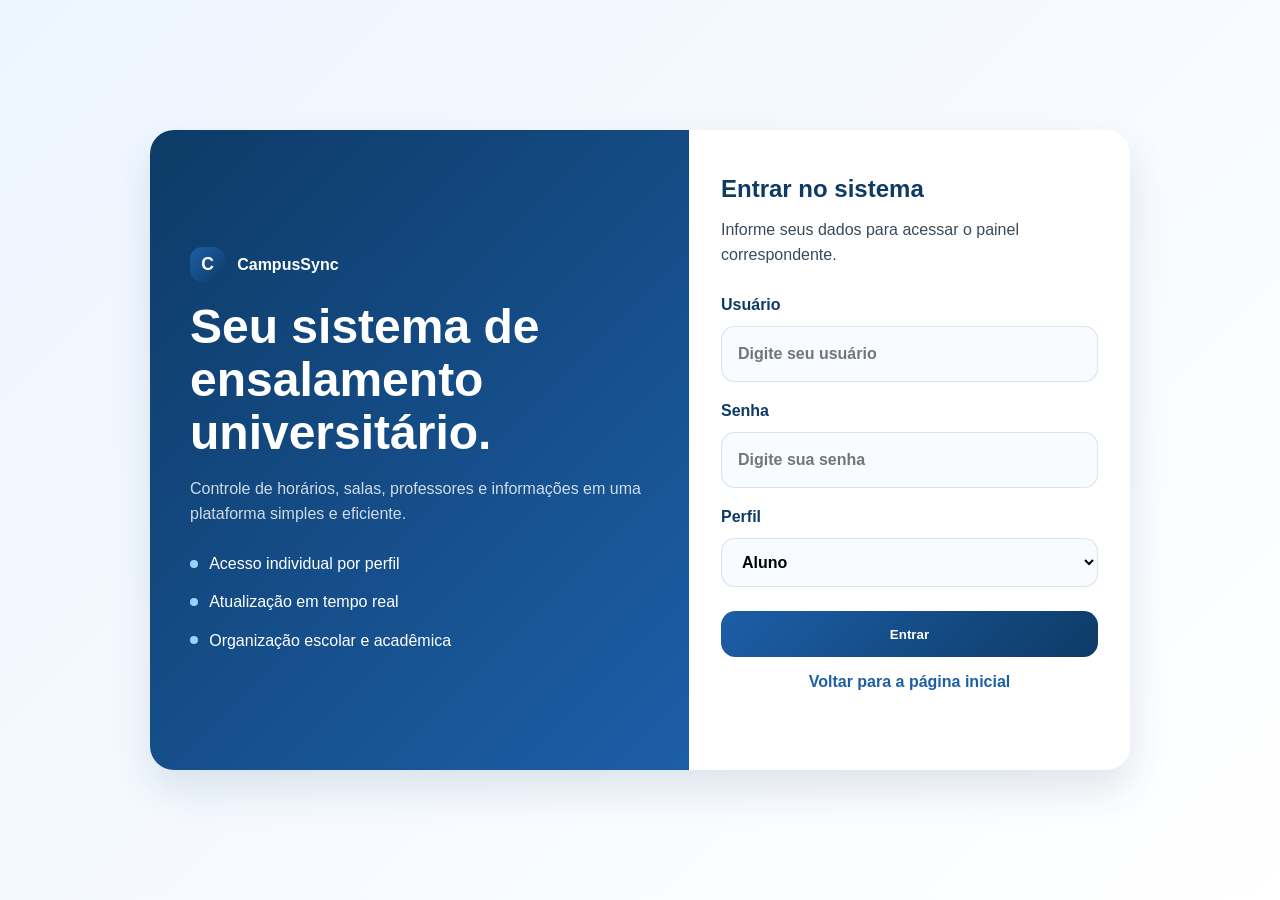
==== Paginas/Pag_Adm/index.html @ 24676790 "teste" ====
<!DOCTYPE html>
<html lang="pt-BR">
  <head>
    <meta charset="UTF-8" />
    <meta name="viewport" content="width=device-width, initial-scale=1.0" />
    <title>Painel da Administração | CampusSync</title>
    <link rel="stylesheet" href="../../Css_geral/global.css" />
  </head>
  <body class="dashboard-body">
    <div class="dashboard-shell">
      <aside class="dashboard-sidebar" id="sidebarAdmin">
        <button class="sidebar-toggle" id="sidebarToggle" type="button" aria-label="Abrir menu">☰</button>
        <div class="dashboard-brand">
          <span class="brand-mark">C</span>
          <span>CampusSync</span>
        </div>

        <nav class="sidebar-nav" aria-label="Menu da administração">
          <a href="#overview" class="active">Dashboard</a>
          <a href="#usuarios">Usuários</a>
          <a href="#labs">Laboratórios</a>
          <a href="#salas">Salas</a>
          <a href="#relatorios">Relatórios</a>
        </nav>
      </aside>

      <main class="dashboard-main">
        <div class="dashboard-topbar">
          <h1>Olá, administração</h1>
          <div class="user-pill" id="userBadge">Carregando...</div>
        </div>

        <section class="dashboard-grid dashboard-grid--wide" id="overview">
          <article class="dashboard-card" id="usuarios">
            <span class="card-label">Usuários</span>
            <h2>1.240 cadastrados</h2>
            <p>+42 neste mês</p>
          </article>

          <article class="dashboard-card" id="salas">
            <span class="card-label">Salas</span>
            <h2>08 disponíveis</h2>
            <p>2 reservadas hoje</p>
          </article>

          <article class="dashboard-card">
            <span class="card-label">Laboratórios</span>
            <h2>14 ativos</h2>
            <p>3 em manutenção</p>
          </article>

          <article class="dashboard-card">
            <span class="card-label">Faltas</span>
            <h2>27 pendentes</h2>
            <p>+6 desde ontem</p>
          </article>
        </section>

        <section class="insight-panel" id="relatorios">
          <div class="insight-card">
            <h3>Resumo do campus</h3>
            <ul class="insight-list">
              <li><span>Taxa de ocupação</span><span class="status-pill">78%</span></li>
              <li><span>Disciplinas em uso</span><span class="status-pill">42</span></li>
              <li><span>Arquivos de suporte</span><span class="status-pill warning">05 pendentes</span></li>
            </ul>
          </div>

          <div class="insight-card">
            <h3>Alertas</h3>
            <ul class="insight-list">
              <li><span>Backup semanal</span><span class="status-pill">OK</span></li>
              <li><span>Manutenção do bloco B</span><span class="status-pill warning">Agendada</span></li>
              <li><span>Servidor principal</span><span class="status-pill alert">Atenção</span></li>
            </ul>
          </div>
        </section>

        <section class="lab-panel" id="labs" aria-labelledby="labTitle">
          <div class="lab-panel-header">
            <h2 id="labTitle">Cadastro de laboratórios</h2>
            <button class="secondary-btn" type="button" id="resetLabsBtn">Limpar lista</button>
          </div>

          <div class="lab-content">
            <form class="lab-form" id="labForm">
              <div class="form-grid">
                <div class="form-field">
                  <label for="nomeLaboratorio">Nome do laboratório</label>
                  <input id="nomeLaboratorio" name="nomeLaboratorio" type="text" placeholder="Ex.: Lab de Informática" required />
                </div>

                <div class="form-field">
                  <label for="blocoLaboratorio">Bloco</label>
                  <input id="blocoLaboratorio" name="blocoLaboratorio" type="text" placeholder="Ex.: Bloco A" required />
                </div>

                <div class="form-field">
                  <label for="capacidadeLaboratorio">Capacidade</label>
                  <input id="capacidadeLaboratorio" name="capacidadeLaboratorio" type="number" min="1" placeholder="Ex.: 30" required />
                </div>

                <div class="form-field">
                  <label for="tipoLaboratorio">Tipo</label>
                  <select id="tipoLaboratorio" name="tipoLaboratorio" required>
                    <option value="">Selecione</option>
                    <option value="Informática">Informática</option>
                    <option value="Ciências">Ciências</option>
                    <option value="Eletrônica">Eletrônica</option>
                    <option value="Química">Química</option>
                    <option value="Multidisciplinar">Multidisciplinar</option>
                  </select>
                </div>
              </div>

              <div class="form-field">
                <label for="equipamentosLaboratorio">Equipamentos</label>
                <input id="equipamentosLaboratorio" name="equipamentosLaboratorio" type="text" placeholder="Ex.: 20 computadores, projetor, impressora" required />
              </div>

              <div class="form-field">
                <label for="statusLaboratorio">Status</label>
                <select id="statusLaboratorio" name="statusLaboratorio" required>
                  <option value="Disponível">Disponível</option>
                  <option value="Em uso">Em uso</option>
                  <option value="Em manutenção">Em manutenção</option>
                </select>
              </div>

              <div class="form-field">
                <label for="obsLaboratorio">Observações</label>
                <textarea id="obsLaboratorio" name="obsLaboratorio" placeholder="Informações extras do laboratório"></textarea>
              </div>

              <div class="form-field">
                <label for="fotoLaboratorio">Foto do laboratório</label>
                <input id="fotoLaboratorio" name="fotoLaboratorio" type="file" accept="image/*" />
                <div class="lab-photo-preview" id="labPhotoPreview">
                  <img id="labPreviewImage" alt="Prévia da foto do laboratório" />
                </div>
              </div>

              <button class="primary-btn" type="submit">Adicionar laboratório</button>
            </form>

            <div>
              <h3 style="color: var(--azul-escuro); margin-bottom: 0.8rem;">Laboratórios cadastrados</h3>
              <div class="lab-list" id="labList"></div>
            </div>
          </div>
        </section>

        <div style="margin-top: 1.5rem; display: flex; justify-content: flex-end;">
          <button class="logout-btn" id="logoutBtn" type="button">Sair</button>
        </div>
      </main>
    </div>

    <script src="script.js"></script>
  </body>
</html>
---- Css_geral/global.css ----
:root {
  --azul-escuro: #0d3b66;
  --azul-medio: #1d5ea8;
  --azul-claro: #eaf3ff;
  --branco: #ffffff;
  --cinza-50: #f6f8fb;
  --cinza-100: #edf2f7;
  --cinza-300: #b8c4d3;
  --cinza-700: #394b5a;
  --texto: #1d2430;
  --sombra: rgba(13, 59, 102, 0.12);
  --success: #1b9c85;
}

* {
  box-sizing: border-box;
  margin: 0;
  padding: 0;
}

html {
  scroll-behavior: smooth;
}

body {
  font-family: "Inter", sans-serif;
  background: linear-gradient(180deg, #f5f9ff 0%, #ffffff 100%);
  color: var(--texto);
  line-height: 1.6;
}

a {
  text-decoration: none;
  color: inherit;
}

img,
iframe {
  max-width: 100%;
  display: block;
}

.container {
  width: min(1120px, calc(100% - 2rem));
  margin: 0 auto;
}

.site-header {
  position: sticky;
  top: 0;
  z-index: 10;
  background: rgba(255, 255, 255, 0.92);
  backdrop-filter: blur(8px);
  border-bottom: 1px solid rgba(13, 59, 102, 0.08);
}

.nav-bar {
  min-height: 72px;
  display: flex;
  align-items: center;
  justify-content: space-between;
  gap: 1rem;
}

.brand {
  display: inline-flex;
  align-items: center;
  gap: 0.75rem;
  font-weight: 800;
  color: var(--azul-escuro);
}

.brand-mark {
  display: inline-flex;
  align-items: center;
  justify-content: center;
  width: 2.2rem;
  height: 2.2rem;
  border-radius: 0.75rem;
  background: linear-gradient(135deg, var(--azul-medio), var(--azul-escuro));
  color: var(--branco);
  font-size: 1.1rem;
}

.main-nav {
  display: flex;
  align-items: center;
  gap: 1.25rem;
  font-size: 0.96rem;
  color: var(--cinza-700);
}

.main-nav a:hover,
.footer-links a:hover {
  color: var(--azul-medio);
}

.btn {
  display: inline-flex;
  align-items: center;
  justify-content: center;
  border-radius: 999px;
  font-weight: 700;
  transition: 0.25s ease;
  cursor: pointer;
  border: 1px solid transparent;
}

.btn-primary {
  background: linear-gradient(135deg, var(--azul-medio), var(--azul-escuro));
  color: var(--branco);
  padding: 0.85rem 1.4rem;
  box-shadow: 0 10px 18px rgba(29, 94, 168, 0.2);
}

.btn-primary:hover {
  transform: translateY(-1px);
}

.btn-secondary {
  background: var(--branco);
  color: var(--azul-escuro);
  border-color: rgba(13, 59, 102, 0.15);
  padding: 0.85rem 1.4rem;
}

.hero {
  padding: 4rem 0 2.5rem;
}

.hero-content {
  display: grid;
  grid-template-columns: 1.2fr 0.8fr;
  gap: 2rem;
  align-items: center;
}

.feature-strip {
  padding: 0 0 2rem;
}

.feature-row {
  display: grid;
  grid-template-columns: repeat(4, minmax(0, 1fr));
  gap: 1rem;
}

.feature-box {
  background: linear-gradient(135deg, rgba(13, 59, 102, 0.04), rgba(29, 94, 168, 0.08));
  border: 1px solid rgba(13, 59, 102, 0.08);
  border-radius: 1rem;
  padding: 1rem 1.1rem;
  display: grid;
  gap: 0.3rem;
}

.feature-box strong {
  color: var(--azul-escuro);
}

.feature-box span {
  color: var(--cinza-700);
  font-size: 0.82rem;
}

.eyebrow {
  display: inline-block;
  padding: 0.45rem 0.8rem;
  border-radius: 999px;
  background: var(--azul-claro);
  color: var(--azul-medio);
  font-size: 0.8rem;
  font-weight: 700;
  margin-bottom: 1rem;
}

.hero-text h1 {
  font-size: clamp(2.4rem, 5vw, 4.2rem);
  line-height: 1.08;
  letter-spacing: -0.05em;
  color: var(--azul-escuro);
  margin-bottom: 1rem;
}

.hero-text p {
  max-width: 620px;
  font-size: 1.06rem;
  color: var(--cinza-700);
  margin-bottom: 1.5rem;
}

.hero-actions {
  display: flex;
  flex-wrap: wrap;
  gap: 1rem;
  margin-bottom: 2rem;
}

.hero-stats {
  list-style: none;
  display: flex;
  flex-wrap: wrap;
  gap: 1.5rem;
}

.hero-stats li {
  display: flex;
  flex-direction: column;
  gap: 0.25rem;
  color: var(--azul-escuro);
}

.hero-stats strong {
  font-size: 1.3rem;
}

.hero-stats span {
  font-size: 0.8rem;
  color: var(--cinza-700);
}

.hero-panel {
  display: flex;
  justify-content: center;
}

.panel-card {
  width: min(100%, 420px);
  background: var(--branco);
  border-radius: 1.5rem;
  padding: 1.5rem;
  box-shadow: 0 25px 35px var(--sombra);
  border: 1px solid rgba(13, 59, 102, 0.06);
}

.card-title {
  display: flex;
  justify-content: space-between;
  align-items: center;
  color: var(--cinza-700);
  margin-bottom: 0.8rem;
}

.badge {
  background: rgba(27, 156, 133, 0.12);
  color: var(--success);
  padding: 0.35rem 0.6rem;
  border-radius: 999px;
  font-size: 0.75rem;
  font-weight: 700;
}

.panel-card h3 {
  color: var(--azul-escuro);
  font-size: 1.8rem;
  margin-bottom: 1rem;
}

.schedule-row {
  display: flex;
  justify-content: space-between;
  align-items: center;
  gap: 1rem;
  padding: 0.9rem 0;
  border-top: 1px solid var(--cinza-100);
  color: var(--cinza-700);
}

.mini-graph {
  display: flex;
  align-items: end;
  gap: 0.7rem;
  height: 92px;
  margin-top: 1.25rem;
  padding-top: 1rem;
}

.bar {
  display: block;
  width: 100%;
  border-radius: 999px 999px 0 0;
  background: linear-gradient(180deg, #73a9ff, var(--azul-medio));
}

.b1 { height: 30%; }
.b2 { height: 55%; }
.b3 { height: 75%; }
.b4 { height: 88%; }
.b5 { height: 100%; }

.quick-overview,
.info-section,
.profiles-section,
.modules,
.location-section {
  padding: 2.5rem 0 4rem;
}

.quick-grid {
  display: grid;
  grid-template-columns: repeat(4, minmax(0, 1fr));
  gap: 1.25rem;
}

.quick-card {
  background: linear-gradient(180deg, #ffffff 0%, #f8fbff 100%);
  padding: 1.4rem;
  border-radius: 1.2rem;
  border: 1px solid rgba(13, 59, 102, 0.06);
  box-shadow: 0 14px 24px rgba(13, 59, 102, 0.05);
}

.quick-card h3 {
  color: var(--azul-escuro);
  font-size: 2rem;
  margin: 0.4rem 0;
}

.quick-card p {
  color: var(--cinza-700);
  font-size: 0.9rem;
}

.section-header {
  margin-bottom: 2rem;
}

.section-header h2 {
  color: var(--azul-escuro);
  font-size: clamp(1.8rem, 3vw, 2.6rem);
  line-height: 1.2;
}

.card-grid {
  display: grid;
  gap: 1.25rem;
}

.three-columns {
  grid-template-columns: repeat(3, minmax(0, 1fr));
}

.four-columns {
  grid-template-columns: repeat(4, minmax(0, 1fr));
}

.info-card,
.module-card,
.profile-card {
  background: linear-gradient(180deg, #ffffff 0%, #f9fbff 100%);
  padding: 1.5rem;
  border-radius: 1.2rem;
  box-shadow: 0 12px 20px rgba(13, 59, 102, 0.05);
  border: 1px solid rgba(13, 59, 102, 0.06);
}

.profile-grid {
  display: grid;
  grid-template-columns: repeat(4, minmax(0, 1fr));
  gap: 1.25rem;
}

.profile-card {
  display: block;
  color: inherit;
  transition: transform 0.2s ease, box-shadow 0.2s ease;
  position: relative;
  overflow: hidden;
}

.profile-card::before {
  content: "";
  position: absolute;
  inset: 0 auto auto 0;
  width: 100%;
  height: 4px;
  background: linear-gradient(90deg, var(--azul-medio), var(--azul-escuro));
}

.profile-card:hover {
  transform: translateY(-2px);
  box-shadow: 0 18px 28px rgba(13, 59, 102, 0.06);
}

.profile-tag {
  display: inline-block;
  padding: 0.4rem 0.7rem;
  border-radius: 999px;
  background: var(--azul-claro);
  color: var(--azul-medio);
  font-size: 0.72rem;
  font-weight: 700;
  margin-bottom: 0.8rem;
}

.profile-card h3 {
  color: var(--azul-escuro);
  margin-bottom: 0.5rem;
}

.profile-card p {
  color: var(--cinza-700);
}

.icon {
  display: inline-flex;
  align-items: center;
  justify-content: center;
  width: 2.6rem;
  height: 2.6rem;
  border-radius: 0.8rem;
  background: var(--azul-claro);
  color: var(--azul-medio);
  font-weight: 800;
  margin-bottom: 0.8rem;
}

.info-card h3,
.module-card h3 {
  color: var(--azul-escuro);
  margin-bottom: 0.7rem;
}

.info-card p,
.module-card p,
.location-text p,
.location-text li,
.site-footer p {
  color: var(--cinza-700);
}

.location-wrap {
  display: grid;
  grid-template-columns: 0.9fr 1.1fr;
  gap: 2rem;
  align-items: center;
}

.location-text h2 {
  color: var(--azul-escuro);
  margin-bottom: 0.75rem;
}

.location-text ul {
  list-style: none;
  margin-top: 1rem;
  display: grid;
  gap: 0.5rem;
}

.map-box {
  border-radius: 1.25rem;
  overflow: hidden;
  box-shadow: 0 18px 35px rgba(13, 59, 102, 0.08);
  border: 1px solid rgba(13, 59, 102, 0.08);
  min-height: 360px;
}

.map-box iframe {
  width: 100%;
  height: 100%;
  min-height: 360px;
  border: 0;
}

.site-footer {
  background: linear-gradient(180deg, #0b2d59 0%, #0d3b66 100%);
  color: var(--branco);
  padding: 2rem 0;
}

.footer-content {
  display: flex;
  flex-wrap: wrap;
  justify-content: space-between;
  gap: 1.5rem;
  align-items: center;
}

.footer-content .brand,
.footer-content p,
.footer-links a {
  color: var(--branco);
}

.footer-links {
  display: flex;
  gap: 1rem;
  flex-wrap: wrap;
}

@media (max-width: 900px) {
  .hero-content,
  .location-wrap,
  .three-columns,
  .four-columns,
  .quick-grid,
  .feature-row,
  .profile-grid {
    grid-template-columns: 1fr;
  }

  .main-nav {
    display: none;
  }
}

@media (max-width: 560px) {
  .hero {
    padding-top: 3rem;
  }

  .nav-bar {
    min-height: 64px;
  }

  .btn {
    width: 100%;
  }

  .hero-actions {
    flex-direction: column;
  }

  .hero-stats {
    flex-direction: column;
    gap: 0.75rem;
  }

  .site-footer {
    text-align: center;
  }

  .footer-content {
    justify-content: center;
  }
}

.dashboard-body {
  background: #f4f8ff;
  color: var(--texto);
}

.dashboard-shell {
  min-height: 100vh;
  display: grid;
  grid-template-columns: 240px 1fr;
}

.dashboard-sidebar {
  background: linear-gradient(180deg, var(--azul-escuro), #123a68);
  color: var(--branco);
  padding: 1.5rem 1rem;
  position: relative;
  transition: transform 0.25s ease;
}

.dashboard-brand {
  display: flex;
  align-items: center;
  gap: 0.75rem;
  font-weight: 800;
  margin-bottom: 2rem;
}

.sidebar-toggle {
  display: none;
  position: absolute;
  top: 1rem;
  right: 1rem;
  z-index: 20;
  border: 0;
  background: rgba(255, 255, 255, 0.12);
  color: var(--branco);
  border-radius: 0.7rem;
  width: 42px;
  height: 42px;
  font-size: 1.2rem;
  cursor: pointer;
}

.sidebar-nav {
  display: grid;
  gap: 0.5rem;
}

.sidebar-nav a {
  display: flex;
  align-items: center;
  gap: 0.75rem;
  padding: 0.8rem 0.9rem;
  border-radius: 0.8rem;
  color: rgba(255, 255, 255, 0.85);
  transition: all 0.2s ease;
  border: 1px solid transparent;
}

.sidebar-nav a.active,
.sidebar-nav a:hover {
  background: rgba(255, 255, 255, 0.1);
  color: var(--branco);
  border-color: rgba(255, 255, 255, 0.1);
  transform: translateX(2px);
}

.dashboard-main {
  padding: 2rem;
}

.dashboard-topbar {
  display: flex;
  justify-content: space-between;
  gap: 1rem;
  align-items: center;
  margin-bottom: 2rem;
}

.dashboard-topbar h1 {
  color: var(--azul-escuro);
  font-size: clamp(1.8rem, 3vw, 2.8rem);
}

.user-pill {
  background: var(--branco);
  color: var(--azul-escuro);
  padding: 0.7rem 1rem;
  border-radius: 999px;
  border: 1px solid rgba(13, 59, 102, 0.08);
  font-weight: 700;
}

.dashboard-grid {
  display: grid;
  grid-template-columns: repeat(3, minmax(0, 1fr));
  gap: 1.25rem;
}

.dashboard-grid--wide {
  grid-template-columns: repeat(4, minmax(0, 1fr));
}

.dashboard-card {
  background: linear-gradient(180deg, #ffffff 0%, #f8fbff 100%);
  border-radius: 1.3rem;
  padding: 1.35rem;
  box-shadow: 0 14px 26px rgba(13, 59, 102, 0.06);
  border: 1px solid rgba(13, 59, 102, 0.06);
  transition: transform 0.2s ease, box-shadow 0.2s ease;
}

.dashboard-card:hover {
  transform: translateY(-2px);
  box-shadow: 0 18px 28px rgba(13, 59, 102, 0.08);
}

.card-label {
  display: inline-block;
  font-size: 0.8rem;
  color: var(--azul-medio);
  background: var(--azul-claro);
  border-radius: 999px;
  padding: 0.4rem 0.7rem;
  margin-bottom: 0.85rem;
  font-weight: 700;
}

.dashboard-card h2,
.dashboard-card h3 {
  color: var(--azul-escuro);
  margin-bottom: 0.6rem;
}

.dashboard-list {
  list-style: none;
  display: grid;
  gap: 0.75rem;
  margin-top: 1rem;
}

.dashboard-list li {
  display: flex;
  justify-content: space-between;
  gap: 1rem;
  color: var(--cinza-700);
  border-bottom: 1px solid var(--cinza-100);
  padding-bottom: 0.5rem;
}

.insight-panel {
  margin-top: 1.5rem;
  display: grid;
  grid-template-columns: 1.2fr 0.8fr;
  gap: 1.25rem;
}

.insight-card {
  background: linear-gradient(180deg, #ffffff 0%, #f7fbff 100%);
  border-radius: 1.3rem;
  border: 1px solid rgba(13, 59, 102, 0.05);
  box-shadow: 0 12px 24px rgba(13, 59, 102, 0.06);
  padding: 1.25rem;
}

.insight-card h3 {
  color: var(--azul-escuro);
  margin-bottom: 0.8rem;
}

.insight-list {
  list-style: none;
  display: grid;
  gap: 0.8rem;
}

.insight-list li {
  display: flex;
  justify-content: space-between;
  gap: 1rem;
  color: var(--cinza-700);
  padding: 0.75rem 0.9rem;
  background: #f7faff;
  border-radius: 0.9rem;
  border: 1px solid rgba(13, 59, 102, 0.05);
}

.status-pill {
  display: inline-flex;
  align-items: center;
  justify-content: center;
  border-radius: 999px;
  padding: 0.35rem 0.7rem;
  font-size: 0.72rem;
  font-weight: 700;
  background: rgba(27, 156, 133, 0.12);
  color: var(--success);
}

.status-pill.warning {
  background: rgba(255, 178, 72, 0.14);
  color: #ad6d00;
}

.status-pill.alert {
  background: rgba(180, 35, 24, 0.1);
  color: #b42318;
}

.status-badge {
  display: inline-block;
  padding: 0.38rem 0.7rem;
  border-radius: 999px;
  background: rgba(27, 156, 133, 0.12);
  color: var(--success);
  font-weight: 700;
  font-size: 0.75rem;
}

.warning-badge {
  background: rgba(255, 178, 72, 0.14);
  color: #ad6d00;
}

.logout-btn {
  background: transparent;
  border: 1px solid rgba(13, 59, 102, 0.12);
  color: var(--azul-escuro);
  padding: 0.7rem 1rem;
  border-radius: 999px;
  font-weight: 700;
  cursor: pointer;
}

.lab-panel {
  margin-top: 2rem;
  background: var(--branco);
  border-radius: 1.4rem;
  border: 1px solid rgba(13, 59, 102, 0.06);
  box-shadow: 0 14px 28px rgba(13, 59, 102, 0.05);
  padding: 1.5rem;
}

.lab-photo-preview {
  margin-top: 0.75rem;
  border-radius: 1rem;
  overflow: hidden;
  border: 1px solid rgba(13, 59, 102, 0.08);
  background: #f4f8ff;
  max-height: 220px;
  display: none;
}

.lab-photo-preview img {
  width: 100%;
  height: 220px;
  object-fit: cover;
}

.lab-photo {
  width: 120px;
  height: 90px;
  object-fit: cover;
  border-radius: 0.85rem;
  display: block;
  border: 1px solid rgba(13, 59, 102, 0.08);
  background: #edf5ff;
}

.lab-panel-header {
  display: flex;
  justify-content: space-between;
  align-items: center;
  gap: 1rem;
  margin-bottom: 1.25rem;
}

.lab-panel-header h2 {
  color: var(--azul-escuro);
  font-size: clamp(1.4rem, 2.4vw, 2rem);
}

.lab-content {
  display: grid;
  grid-template-columns: 1fr 1.2fr;
  gap: 1.5rem;
}

.lab-form {
  display: grid;
  gap: 1rem;
}

.form-grid {
  display: grid;
  grid-template-columns: repeat(2, minmax(0, 1fr));
  gap: 1rem;
}

.form-field {
  display: grid;
  gap: 0.45rem;
}

.form-field label {
  font-size: 0.82rem;
  font-weight: 700;
  color: var(--azul-escuro);
}

.form-field input,
.form-field select,
.form-field textarea {
  width: 100%;
  border: 1px solid rgba(13, 59, 102, 0.12);
  border-radius: 0.8rem;
  background: #f8fbff;
  padding: 0.8rem 0.9rem;
  font: inherit;
  color: var(--texto);
}

.form-field textarea {
  resize: vertical;
  min-height: 90px;
}

.primary-btn,
.secondary-btn,
.delete-btn {
  border: none;
  border-radius: 0.8rem;
  padding: 0.8rem 1rem;
  font-weight: 700;
  cursor: pointer;
}

.primary-btn {
  background: linear-gradient(135deg, var(--azul-medio), var(--azul-escuro));
  color: var(--branco);
}

.secondary-btn {
  background: var(--azul-claro);
  color: var(--azul-escuro);
}

.delete-btn {
  background: rgba(180, 35, 24, 0.08);
  color: #b42318;
  padding: 0.5rem 0.7rem;
  border-radius: 0.6rem;
}

.lab-list {
  display: grid;
  gap: 0.85rem;
}

.lab-item {
  display: flex;
  justify-content: space-between;
  gap: 1rem;
  background: #f7faff;
  border: 1px solid rgba(13, 59, 102, 0.06);
  border-radius: 1rem;
  padding: 1rem;
}

.lab-item strong {
  color: var(--azul-escuro);
  display: block;
  margin-bottom: 0.25rem;
}

.lab-meta {
  font-size: 0.86rem;
  color: var(--cinza-700);
  display: grid;
  gap: 0.2rem;
}

.empty-state {
  padding: 1rem;
  border-radius: 0.8rem;
  background: #f8fbff;
  border: 1px dashed rgba(13, 59, 102, 0.14);
  color: var(--cinza-700);
}

@media (max-width: 900px) {
  .dashboard-shell {
    grid-template-columns: 1fr;
  }

  .dashboard-sidebar {
    padding-bottom: 1rem;
    position: sticky;
    top: 0;
    z-index: 25;
  }

  .sidebar-toggle {
    display: inline-flex;
    align-items: center;
    justify-content: center;
  }

  .dashboard-sidebar .sidebar-nav {
    display: none;
    margin-top: 3.5rem;
  }

  .dashboard-sidebar.is-open .sidebar-nav {
    display: grid;
  }

  .dashboard-grid,
  .dashboard-grid--wide,
  .lab-content,
  .form-grid,
  .insight-panel {
    grid-template-columns: 1fr;
  }
}

@media (max-width: 560px) {
  .dashboard-main {
    padding: 1rem;
  }

  .dashboard-topbar {
    flex-direction: column;
    align-items: flex-start;
  }
}
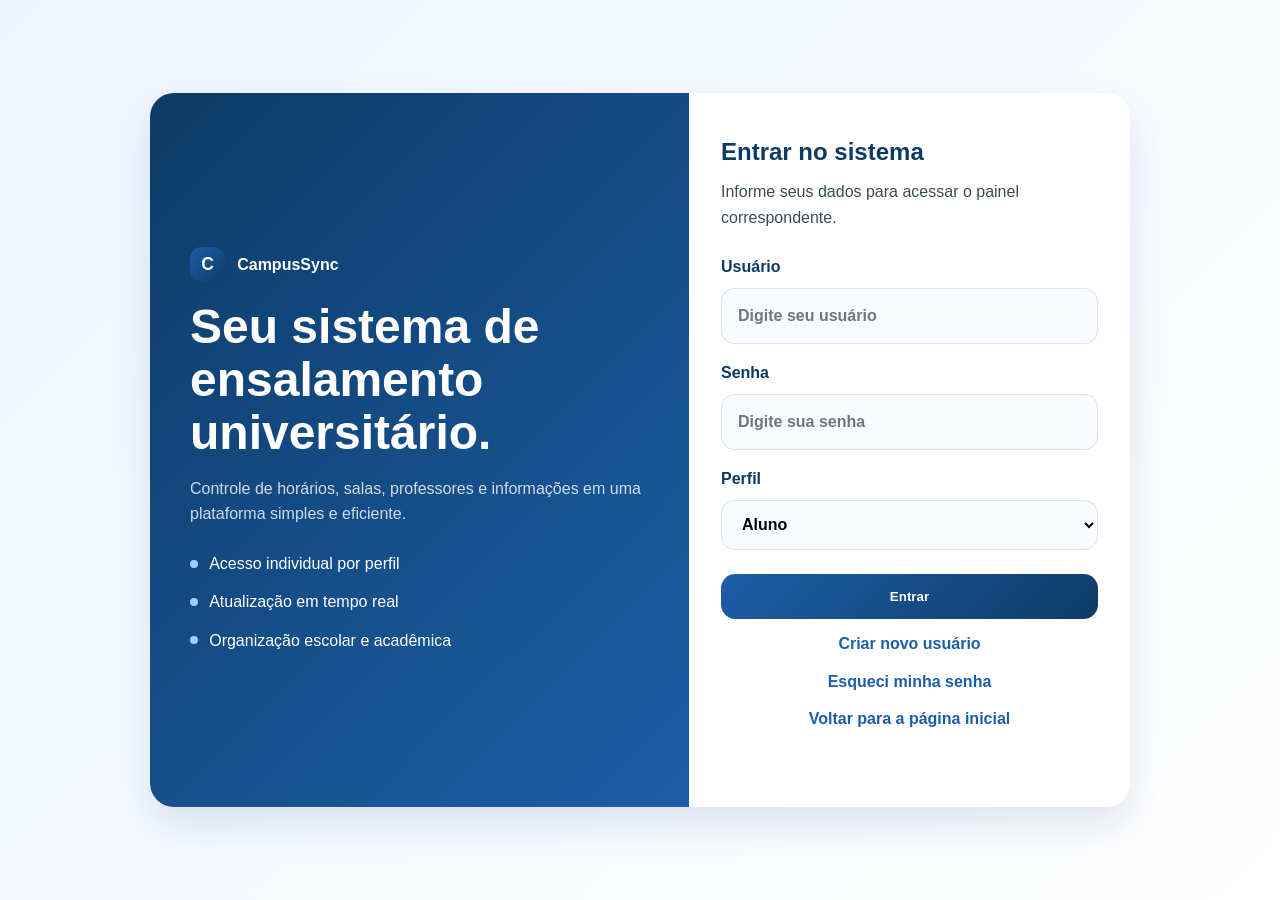
==== commit 0a951127: "atualizado 3" ====
--- a/Paginas/Pag_Adm/index.html
+++ b/Paginas/Pag_Adm/index.html
@@ -6,7 +6,7 @@
     <title>Painel da Administração | CampusSync</title>
     <link rel="stylesheet" href="../../Css_geral/global.css" />
   </head>
-  <body class="dashboard-body">
+  <body class="dashboard-body" data-profile="admin">
     <div class="dashboard-shell">
       <aside class="dashboard-sidebar" id="sidebarAdmin">
         <button class="sidebar-toggle" id="sidebarToggle" type="button" aria-label="Abrir menu">☰</button>
@@ -26,12 +26,13 @@
 
       <main class="dashboard-main">
         <div class="dashboard-topbar">
-          <h1>Olá, administração</h1>
-          <div class="user-pill" id="userBadge">Carregando...</div>
+          <div><h1>Olá, administração</h1><p class="dashboard-welcome">Tenha uma visão segura e atualizada da operação.</p></div>
+          <div class="topbar-actions"><button class="icon-btn" id="notificationToggle" type="button" aria-label="Abrir notificações">♧</button><button class="icon-btn" id="themeToggle" type="button" aria-label="Alternar contraste">◐</button><div class="user-pill" id="userBadge">Carregando...</div><button class="logout-btn" id="logoutBtn" type="button">Sair</button></div>
         </div>
+        <div class="dashboard-toolbar"><input class="dashboard-search" id="dashboardSearch" type="search" placeholder="Buscar usuário, recurso ou relatório..." /><button class="secondary-btn" id="exportSchedule" type="button">Gerar agenda PDF</button><button class="secondary-btn" id="printSchedule" type="button">Imprimir</button></div>
 
         <section class="dashboard-grid dashboard-grid--wide" id="overview">
-          <article class="dashboard-card" id="usuarios">
+          <article class="dashboard-card" id="resumoUsuarios">
             <span class="card-label">Usuários</span>
             <h2>1.240 cadastrados</h2>
             <p>+42 neste mês</p>
@@ -56,6 +57,14 @@
           </article>
         </section>
 
+        <section class="management-panel" id="usuarios" aria-labelledby="usersTitle">
+          <div class="management-header"><div><h2 id="usersTitle">Usuários cadastrados</h2><p>Consulte perfis, acesso e situação dos usuários.</p></div><div class="management-actions"><button class="secondary-btn" id="exportUsersDatabase" type="button">Exportar base JSON</button><button class="secondary-btn" id="addDemoUser" type="button">Adicionar usuário</button></div></div>
+          <div class="management-toolbar"><input id="userSearch" type="search" placeholder="Buscar por nome ou usuário" /><select id="userProfileFilter"><option value="todos">Todos os perfis</option><option value="aluno">Alunos</option><option value="professor">Professores</option><option value="coordenador">Coordenadores</option><option value="admin">Administração</option></select></div>
+          <div class="user-table-wrap"><table class="user-table"><thead><tr><th>Usuário</th><th>Perfil</th><th>Status</th><th>Último acesso</th><th>Ações</th></tr></thead><tbody id="userList"></tbody></table></div>
+        </section>
+
+        <section class="calendar-panel" id="calendario" aria-labelledby="calendarTitle"><div class="calendar-header"><div><h2 id="calendarTitle">Calendário administrativo</h2><span id="calendarWeekLabel" class="dashboard-welcome"></span></div><div class="calendar-actions"><button class="secondary-btn" id="previousWeek" type="button" aria-label="Semana anterior">←</button><button class="secondary-btn" id="todayWeek" type="button">Hoje</button><button class="secondary-btn" id="nextWeek" type="button" aria-label="Próxima semana">→</button><button class="primary-btn" id="addCalendarEvent" type="button">+ Compromisso</button></div></div><div class="calendar-grid" id="weeklyCalendar"></div><div class="calendar-summary" id="calendarSummary"></div></section>
+
         <section class="insight-panel" id="relatorios">
           <div class="insight-card">
             <h3>Resumo do campus</h3>
@@ -76,6 +85,11 @@
           </div>
         </section>
 
+        <section class="report-panel" aria-labelledby="reportTitle">
+          <div><h2 id="reportTitle">Relatórios operacionais</h2><p>Baixe um resumo atualizado para compartilhar ou arquivar.</p></div>
+          <div class="report-actions"><button class="primary-btn" data-report="campus" type="button">Gerar PDF do campus</button><button class="secondary-btn" data-report="users" type="button">PDF de usuários</button><button class="secondary-btn" data-report="labs" type="button">PDF de laboratórios</button></div>
+        </section>
+
         <section class="lab-panel" id="labs" aria-labelledby="labTitle">
           <div class="lab-panel-header">
             <h2 id="labTitle">Cadastro de laboratórios</h2>
@@ -84,6 +98,8 @@
 
           <div class="lab-content">
             <form class="lab-form" id="labForm">
+              <input type="hidden" id="labIdEdit" />
+              <div class="edit-mode-banner" id="adminEditBanner" hidden>Modo de edição ativo <button type="button" id="cancelAdminEditTop">Cancelar edição</button></div>
               <div class="form-grid">
                 <div class="form-field">
                   <label for="nomeLaboratorio">Nome do laboratório</label>
@@ -140,7 +156,7 @@
                 </div>
               </div>
 
-              <button class="primary-btn" type="submit">Adicionar laboratório</button>
+              <div class="form-actions"><button class="primary-btn" id="adminSaveLabBtn" type="submit">Adicionar laboratório</button><button class="secondary-btn" id="cancelAdminEditBtn" type="button">Cancelar</button><span class="form-feedback" id="adminLabFeedback" role="status"></span></div>
             </form>
 
             <div>
@@ -150,12 +166,9 @@
           </div>
         </section>
 
-        <div style="margin-top: 1.5rem; display: flex; justify-content: flex-end;">
-          <button class="logout-btn" id="logoutBtn" type="button">Sair</button>
-        </div>
       </main>
     </div>
 
-    <script src="script.js"></script>
+    <div class="notification-panel" id="notificationPanel" aria-live="polite"></div><script src="../../Serviços/dashboard.js"></script><script src="script.js"></script>
   </body>
 </html>
--- a/Css_geral/global.css
+++ b/Css_geral/global.css
@@ -489,6 +489,25 @@
   flex-wrap: wrap;
 }
 
+.home-status { padding: 0 0 1rem; }
+.home-status-grid { display: grid; grid-template-columns: 1.7fr repeat(3, 1fr); gap: .7rem; align-items: center; padding: .9rem 1rem; border: 1px solid rgba(13,59,102,.08); border-radius: 1rem; background: rgba(255,255,255,.75); box-shadow: 0 10px 24px rgba(13,59,102,.04); }
+.home-status-grid > div { display: grid; gap: .12rem; padding: .35rem .7rem; border-left: 1px solid rgba(13,59,102,.08); }
+.home-status-grid > div:first-child { border-left: 0; }
+.home-status-grid strong { color: var(--azul-escuro); font-size: .85rem; }
+.home-status-grid span:not(.live-dot) { color: var(--cinza-700); font-size: .72rem; }
+.status-intro { gap: .35rem !important; }
+.live-dot { color: var(--success); font-size: .72rem; font-weight: 800; }
+.live-dot::before { content: ''; display: inline-block; width: 7px; height: 7px; margin-right: .35rem; border-radius: 50%; background: var(--success); box-shadow: 0 0 0 4px rgba(27,156,133,.12); }
+.resources-section { padding: 3rem 0 4.5rem; background: linear-gradient(180deg, #f7fbff 0%, #fff 100%); border-top: 1px solid rgba(13,59,102,.05); border-bottom: 1px solid rgba(13,59,102,.05); }
+.resources-layout { display: grid; grid-template-columns: .85fr 1.15fr; gap: 3rem; align-items: start; }
+.resources-layout .section-header { margin-bottom: 0; }
+.resources-layout .section-header p { max-width: 430px; color: var(--cinza-700); margin-top: .8rem; }
+.resource-flow { display: grid; gap: .75rem; }
+.resource-flow article { display: grid; grid-template-columns: 3rem 1fr; gap: 1rem; align-items: start; padding: 1rem 0; border-bottom: 1px solid rgba(13,59,102,.1); }
+.resource-flow article > span { color: var(--azul-medio); font-size: .8rem; font-weight: 800; padding-top: .15rem; }
+.resource-flow h3 { color: var(--azul-escuro); margin-bottom: .25rem; }
+.resource-flow p { color: var(--cinza-700); font-size: .88rem; }
+
 @media (max-width: 900px) {
   .hero-content,
   .location-wrap,
@@ -503,6 +522,17 @@
   .main-nav {
     display: none;
   }
+
+  .home-status-grid { grid-template-columns: repeat(3, 1fr); }
+  .status-intro { grid-column: 1 / -1; }
+  .resources-layout { grid-template-columns: 1fr; gap: 1.5rem; }
+
+  .dashboard-shell { grid-template-columns: 1fr; }
+  .dashboard-sidebar { position: fixed; inset: 0 auto 0 0; width: 250px; z-index: 20; transform: translateX(-102%); box-shadow: 12px 0 30px rgba(0,0,0,.15); }
+  .dashboard-sidebar.is-open { transform: translateX(0); }
+  .sidebar-toggle { display: block; }
+  .dashboard-brand { padding-right: 3rem; }
+  .dashboard-grid--wide { grid-template-columns: repeat(2, minmax(0, 1fr)); }
 }
 
 @media (max-width: 560px) {
@@ -527,6 +557,10 @@
     gap: 0.75rem;
   }
 
+  .home-status-grid { grid-template-columns: 1fr; }
+  .home-status-grid > div, .home-status-grid > div:first-child { border-left: 0; border-top: 1px solid rgba(13,59,102,.08); padding: .65rem .4rem; }
+  .home-status-grid > div:first-child { border-top: 0; }
+
   .site-footer {
     text-align: center;
   }
@@ -534,6 +568,22 @@
   .footer-content {
     justify-content: center;
   }
+
+  .dashboard-grid--wide, .insight-panel { grid-template-columns: 1fr; }
+  .dashboard-topbar { align-items: flex-start; flex-direction: column; }
+  .calendar-grid { grid-template-columns: repeat(7, 120px); }
+  .calendar-summary { grid-template-columns: 1fr; }
+  .calendar-event-form { grid-template-columns: 1fr 1fr; }
+  .calendar-event-form > div:first-child, .calendar-event-form label:nth-of-type(3), .calendar-event-form label:nth-of-type(4), .calendar-event-form-actions { grid-column: 1 / -1; }
+  .room-booking-form { grid-template-columns: 1fr 1fr; }
+  .room-booking-form label:first-child, .room-booking-form button { grid-column: 1 / -1; }
+  .room-reservation-item { grid-template-columns: 1fr auto; }
+  .room-reservation-item small { grid-column: 1 / -1; }
+  .resource-form { flex-direction: column; }
+  .shared-resource-list { grid-template-columns: 1fr; }
+  .user-pill { max-width: 100%; overflow: hidden; text-overflow: ellipsis; }
+  .report-actions { width: 100%; justify-content: stretch; }
+  .report-actions button { flex: 1 1 100%; }
 }
 
 .dashboard-body {
@@ -549,6 +599,11 @@
 
 .dashboard-sidebar {
   background: linear-gradient(180deg, var(--azul-escuro), #123a68);
+.panel-helper { color: var(--cinza-700); font-size: .84rem; margin-top: .25rem; }
+.edit-mode-banner { display: flex; align-items: center; justify-content: space-between; gap: .75rem; padding: .65rem .8rem; border-radius: .65rem; background: #fff0d6; color: #805000; font-size: .8rem; font-weight: 700; }
+.edit-mode-banner button { border: 0; background: transparent; color: #805000; text-decoration: underline; font: inherit; font-size: .75rem; cursor: pointer; }
+.form-feedback { color: var(--success); font-size: .8rem; font-weight: 700; align-self: center; }
+.form-feedback:empty { display: none; }
   color: var(--branco);
   padding: 1.5rem 1rem;
   position: relative;
@@ -604,7 +659,9 @@
 }
 
 .dashboard-main {
-  padding: 2rem;
+  padding: clamp(1rem, 3vw, 2.5rem);
+  min-width: 0;
+  max-width: 1600px;
 }
 
 .dashboard-topbar {
@@ -628,6 +685,110 @@
   border: 1px solid rgba(13, 59, 102, 0.08);
   font-weight: 700;
 }
+
+.topbar-actions { display: flex; align-items: center; gap: .65rem; flex-wrap: wrap; }
+.icon-btn { width: 42px; height: 42px; border: 1px solid rgba(13,59,102,.1); border-radius: .8rem; background: #fff; color: var(--azul-escuro); cursor: pointer; font-size: 1.1rem; }
+.icon-btn:hover { background: var(--azul-claro); }
+.dashboard-welcome { color: var(--cinza-700); margin-top: .25rem; }
+.dashboard-toolbar { display: flex; gap: .75rem; align-items: center; margin-bottom: 1.25rem; flex-wrap: wrap; }
+.dashboard-search { flex: 1 1 240px; border: 1px solid rgba(13,59,102,.1); border-radius: .8rem; background: #fff; padding: .75rem 1rem; font: inherit; }
+.dashboard-search:focus { outline: 3px solid rgba(29,94,168,.14); border-color: var(--azul-medio); }
+.notification-panel { position: fixed; z-index: 30; top: 5rem; right: 1.25rem; width: min(360px, calc(100% - 2rem)); background: #fff; border: 1px solid rgba(13,59,102,.1); border-radius: 1rem; box-shadow: 0 18px 45px rgba(13,59,102,.18); padding: 1rem; display: none; }
+.notification-panel.is-visible { display: block; animation: panel-in .2s ease; }
+.notification-panel h3 { color: var(--azul-escuro); margin-bottom: .75rem; }
+.notification-item { display: flex; gap: .65rem; padding: .7rem 0; border-top: 1px solid var(--cinza-100); color: var(--cinza-700); font-size: .9rem; }
+.notification-item strong { display: block; color: var(--texto); }
+.calendar-panel { margin-top: 1.5rem; background: #fff; border: 1px solid rgba(13,59,102,.06); border-radius: 1.3rem; box-shadow: 0 14px 28px rgba(13,59,102,.06); padding: clamp(1rem, 2.5vw, 1.5rem); overflow: hidden; }
+.calendar-header { display: flex; justify-content: space-between; align-items: center; gap: 1rem; margin-bottom: 1.15rem; padding-bottom: 1rem; border-bottom: 1px solid var(--cinza-100); flex-wrap: wrap; }
+.calendar-header h2 { color: var(--azul-escuro); font-size: clamp(1.25rem, 2.5vw, 1.8rem); }
+.calendar-actions { display: flex; gap: .5rem; align-items: center; }
+.calendar-actions .secondary-btn { min-width: 42px; }
+.calendar-grid { display: grid; grid-template-columns: repeat(7, minmax(125px, 1fr)); overflow-x: auto; gap: .65rem; padding: .1rem .1rem .5rem; scrollbar-width: thin; }
+.calendar-day { min-height: 170px; background: linear-gradient(180deg, #f9fbfe 0%, #f2f7fc 100%); border: 1px solid rgba(13,59,102,.08); border-radius: .9rem; padding: .75rem; transition: border-color .2s ease, transform .2s ease, box-shadow .2s ease; }
+.calendar-day:hover { border-color: rgba(29,94,168,.28); transform: translateY(-2px); box-shadow: 0 8px 16px rgba(13,59,102,.07); }
+.calendar-day.is-today { border-color: var(--azul-medio); box-shadow: inset 0 3px 0 var(--azul-medio), 0 8px 16px rgba(29,94,168,.09); }
+.calendar-day-header { display: flex; justify-content: space-between; align-items: baseline; gap: .5rem; padding-bottom: .55rem; border-bottom: 1px solid rgba(13,59,102,.08); }
+.calendar-day h3 { color: var(--azul-escuro); font-size: .85rem; margin: 0; }
+.calendar-date { color: var(--cinza-700); font-size: .72rem; display: block; }
+.class-event { display: grid; gap: .18rem; padding: .65rem; border-radius: .7rem; background: #eaf3ff; border-left: 3px solid var(--azul-medio); margin-top: .55rem; font-size: .73rem; color: var(--azul-escuro); }
+.class-event strong { font-size: .76rem; line-height: 1.25; }
+.class-event span { color: var(--cinza-700); line-height: 1.25; }
+.class-event .event-time { color: var(--azul-medio); font-weight: 800; font-size: .72rem; }
+.empty-calendar { color: #7b8b9b; font-size: .76rem; margin: 1rem 0 0; text-align: center; }
+.calendar-summary { display: grid; grid-template-columns: repeat(3, minmax(0, 1fr)); gap: .65rem; margin-top: 1rem; }
+.calendar-summary span { padding: .75rem .85rem; border: 1px solid rgba(13,59,102,.08); border-radius: .75rem; background: #f7faff; color: var(--cinza-700); font-size: .78rem; }
+.calendar-summary strong { display: block; color: var(--azul-medio); font-size: 1.05rem; margin-bottom: .15rem; }
+.calendar-event-form { display: grid; grid-template-columns: 1fr 130px 130px 1.4fr 1.2fr auto; align-items: end; gap: .65rem; padding: .9rem; margin-bottom: 1rem; border: 1px solid rgba(29,94,168,.18); border-radius: .85rem; background: #f5f9fd; }
+.calendar-event-form > div:first-child { display: grid; gap: .2rem; }
+.calendar-event-form > div:first-child strong { color: var(--azul-escuro); font-size: .85rem; }
+.calendar-event-form > div:first-child span { color: var(--cinza-700); font-size: .7rem; line-height: 1.3; }
+.calendar-event-form label { display: grid; gap: .3rem; color: var(--azul-escuro); font-size: .7rem; font-weight: 700; }
+.calendar-event-form input, .calendar-event-form select { width: 100%; padding: .65rem .7rem; border: 1px solid rgba(13,59,102,.12); border-radius: .6rem; background: #fff; font: inherit; font-size: .8rem; }
+.calendar-event-form-actions { display: flex; gap: .4rem; }
+.calendar-event-form-actions button { white-space: nowrap; }
+.delete-calendar-event { border: 0; margin-top: .25rem; padding: .25rem 0; background: transparent; color: #b42318; font: inherit; font-size: .68rem; font-weight: 800; cursor: pointer; text-align: left; }
+.delete-calendar-event:hover { text-decoration: underline; }
+body.theme-dim .calendar-event-form, body.theme-dim .calendar-event-form input, body.theme-dim .calendar-event-form select { background: #1d3b5c; color: #eef5ff; }
+.room-booking-panel { margin-top: 1.5rem; padding: 1.35rem; background: #fff; border: 1px solid rgba(13,59,102,.06); border-radius: 1.3rem; box-shadow: 0 14px 28px rgba(13,59,102,.06); }
+.room-booking-header { margin-bottom: 1rem; }
+.room-booking-header h2 { color: var(--azul-escuro); margin-top: .1rem; }
+.room-booking-header p { color: var(--cinza-700); margin-top: .25rem; font-size: .85rem; }
+.room-booking-form { display: grid; grid-template-columns: 1.3fr 1fr 1fr 1fr auto; align-items: end; gap: .7rem; }
+.room-booking-form label { display: grid; gap: .3rem; color: var(--azul-escuro); font-size: .72rem; font-weight: 700; }
+.room-booking-form select, .room-booking-form input { width: 100%; padding: .7rem .75rem; border: 1px solid rgba(13,59,102,.12); border-radius: .65rem; background: #f8fbff; font: inherit; font-size: .82rem; }
+.room-booking-feedback { min-height: 1.2rem; color: var(--success); font-size: .8rem; font-weight: 700; margin-top: .75rem; }
+.room-reservation-list { display: grid; gap: .55rem; margin-top: 1rem; }
+.room-reservation-item { display: grid; grid-template-columns: 1.2fr 1fr auto; align-items: center; gap: 1rem; padding: .8rem .9rem; border: 1px solid rgba(13,59,102,.07); border-radius: .75rem; background: #f7faff; }
+.room-reservation-item div { display: grid; gap: .2rem; }
+.room-reservation-item strong { color: var(--azul-escuro); font-size: .86rem; }
+.room-reservation-item span, .room-reservation-item small { color: var(--cinza-700); font-size: .76rem; }
+.delete-room-reservation { border: 0; border-radius: .55rem; padding: .45rem .65rem; background: rgba(180,35,24,.09); color: #b42318; font: inherit; font-size: .74rem; font-weight: 700; cursor: pointer; }
+body.theme-dim .room-booking-panel, body.theme-dim .room-booking-form select, body.theme-dim .room-booking-form input, body.theme-dim .room-reservation-item { background: #17324f; color: #eef5ff; }
+.shared-resources-panel { margin-top: 1.5rem; padding: 1.35rem; background: #fff; border: 1px solid rgba(13,59,102,.06); border-radius: 1.3rem; box-shadow: 0 14px 28px rgba(13,59,102,.06); }
+.shared-resources-header { display: flex; justify-content: space-between; align-items: flex-start; gap: 1rem; flex-wrap: wrap; }
+.shared-resources-header h2 { color: var(--azul-escuro); margin-top: .1rem; }
+.shared-resources-header p { color: var(--cinza-700); font-size: .84rem; margin-top: .25rem; }
+.resource-form { display: flex; gap: .6rem; margin-top: 1rem; padding: .8rem; border-radius: .75rem; background: #f5f9fd; }
+.resource-form select, .resource-form input { flex: 1; min-width: 150px; padding: .7rem .75rem; border: 1px solid rgba(13,59,102,.12); border-radius: .6rem; background: #fff; font: inherit; }
+.shared-resource-list { display: grid; grid-template-columns: repeat(3, minmax(0, 1fr)); gap: .8rem; margin-top: 1rem; }
+.resource-group { padding: .8rem; border: 1px solid rgba(13,59,102,.07); border-radius: .8rem; background: #f8fbff; }
+.resource-group h3 { color: var(--azul-escuro); font-size: .9rem; margin-bottom: .55rem; }
+.shared-resource-item { display: flex; justify-content: space-between; align-items: center; gap: .5rem; padding: .5rem 0; border-top: 1px solid rgba(13,59,102,.07); color: var(--cinza-700); font-size: .78rem; }
+.delete-resource-btn { border: 0; background: transparent; color: #b42318; font: inherit; font-size: .7rem; font-weight: 700; cursor: pointer; }
+.delete-resource-btn:hover { text-decoration: underline; }
+body.theme-dim .shared-resources-panel, body.theme-dim .resource-form, body.theme-dim .resource-form select, body.theme-dim .resource-form input, body.theme-dim .resource-group { background: #17324f; color: #eef5ff; }
+.quick-actions { display: flex; flex-wrap: wrap; gap: .6rem; margin-top: 1rem; }
+.quick-actions button { border: 1px solid rgba(13,59,102,.1); background: #fff; color: var(--azul-escuro); border-radius: .7rem; padding: .65rem .85rem; font: inherit; font-weight: 700; cursor: pointer; }
+.quick-actions button:hover { background: var(--azul-claro); }
+.management-panel, .report-panel { margin-top: 1.5rem; padding: 1.35rem; background: #fff; border: 1px solid rgba(13,59,102,.06); border-radius: 1.3rem; box-shadow: 0 14px 28px rgba(13,59,102,.06); }
+.management-header, .management-toolbar, .report-panel { display: flex; justify-content: space-between; align-items: center; gap: 1rem; flex-wrap: wrap; }
+.management-header { margin-bottom: 1rem; }
+.management-header h2, .report-panel h2 { color: var(--azul-escuro); }
+.management-header p, .report-panel p { color: var(--cinza-700); margin-top: .2rem; }
+.management-toolbar { justify-content: flex-start; margin-bottom: 1rem; }
+.management-toolbar input, .management-toolbar select { flex: 1 1 220px; min-width: 180px; padding: .75rem .9rem; border: 1px solid rgba(13,59,102,.12); border-radius: .75rem; background: #f8fbff; font: inherit; }
+.user-table-wrap { overflow-x: auto; }
+.user-table { width: 100%; border-collapse: collapse; min-width: 580px; }
+.user-table th, .user-table td { padding: .8rem .7rem; text-align: left; border-bottom: 1px solid var(--cinza-100); color: var(--cinza-700); }
+.user-table th { color: var(--azul-escuro); font-size: .78rem; text-transform: uppercase; letter-spacing: .03em; }
+.user-table td strong { color: var(--texto); }
+.user-actions { display: flex; align-items: center; gap: .4rem; flex-wrap: wrap; }
+.user-role-select { min-width: 116px; padding: .45rem .5rem; border: 1px solid rgba(13,59,102,.12); border-radius: .55rem; background: #f8fbff; color: var(--texto); font: inherit; font-size: .78rem; }
+.save-user-btn { border: 0; border-radius: .55rem; padding: .45rem .65rem; background: var(--azul-claro); color: var(--azul-escuro); font: inherit; font-size: .78rem; font-weight: 700; cursor: pointer; }
+.save-user-btn:hover { background: #d3e6fa; }
+.delete-user-btn { border: 0; border-radius: .55rem; padding: .45rem .65rem; background: rgba(180,35,24,.09); color: #b42318; font: inherit; font-size: .78rem; font-weight: 700; cursor: pointer; }
+.delete-user-btn:hover { background: rgba(180,35,24,.16); }
+.protected-user { color: var(--cinza-700); font-size: .76rem; font-style: italic; }
+.report-panel { align-items: flex-start; }
+.report-actions { display: flex; gap: .6rem; flex-wrap: wrap; justify-content: flex-end; }
+body.theme-dim .management-panel, body.theme-dim .report-panel, body.theme-dim .management-toolbar input, body.theme-dim .management-toolbar select { background: #17324f; color: #eef5ff; }
+body.theme-dim .user-table td, body.theme-dim .user-table th { color: #d5e1ed; border-color: #2a4968; }
+body.theme-dim { background: #10243b; color: #eef5ff; }
+body.theme-dim .dashboard-main { background: #10243b; }
+body.theme-dim .dashboard-card, body.theme-dim .insight-card, body.theme-dim .calendar-panel, body.theme-dim .lab-panel, body.theme-dim .lab-visual-panel, body.theme-dim .coord-lab-panel, body.theme-dim .notification-panel, body.theme-dim .quick-actions button, body.theme-dim .icon-btn, body.theme-dim .user-pill { background: #17324f; color: #eef5ff; }
+body.theme-dim h1, body.theme-dim h2, body.theme-dim h3, body.theme-dim h4, body.theme-dim .calendar-day h3 { color: #fff; }
+body.theme-dim .calendar-day, body.theme-dim .insight-list li { background: #1d3b5c; }
+@keyframes panel-in { from { opacity: 0; transform: translateY(-8px); } to { opacity: 1; transform: translateY(0); } }
 
 .dashboard-grid {
   display: grid;
@@ -761,13 +922,19 @@
 }
 
 .logout-btn {
-  background: transparent;
-  border: 1px solid rgba(13, 59, 102, 0.12);
-  color: var(--azul-escuro);
+  background: #c62828;
+  border: 1px solid #a91f1f;
+  color: #ffffff;
   padding: 0.7rem 1rem;
-  border-radius: 999px;
+  border-radius: 0.7rem;
   font-weight: 700;
   cursor: pointer;
+  transition: background .2s ease, transform .2s ease;
+}
+
+.logout-btn:hover {
+  background: #a91f1f;
+  transform: translateY(-1px);
 }
 
 .lab-panel {
